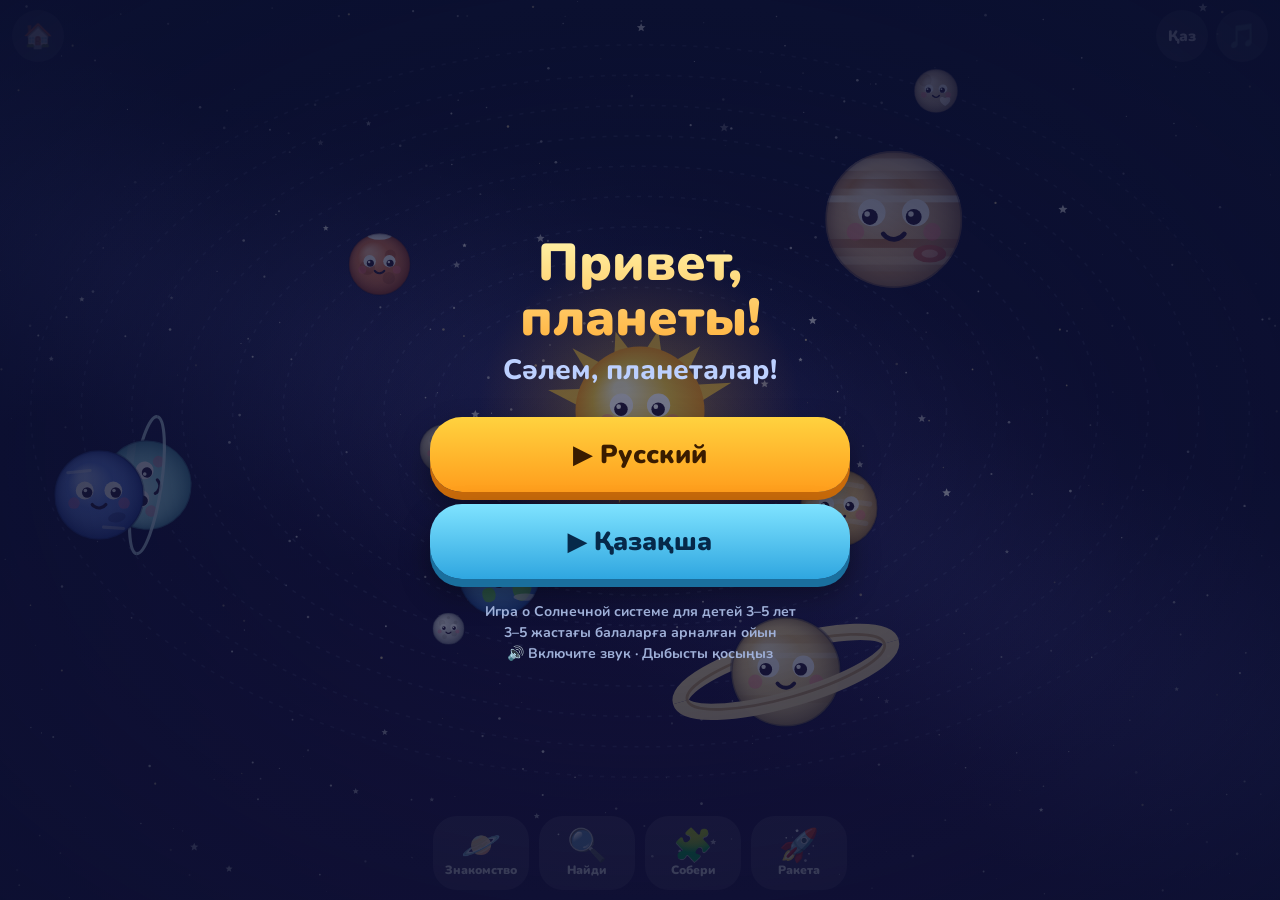
==== planets.html @ 8a06e908 "Add files via upload" ====
<!doctype html>
<html lang="ru">
<head>
<meta charset="utf-8">
<meta name="viewport" content="width=device-width, initial-scale=1, maximum-scale=1, user-scalable=no, viewport-fit=cover">
<meta name="theme-color" content="#0b1030">
<meta name="apple-mobile-web-app-capable" content="yes">
<meta name="mobile-web-app-capable" content="yes">
<meta name="description" content="Познавательная игра о Солнечной системе для детей 3–5 лет. Русский и казахский язык.">
<title>Привет, планеты!</title>
<link rel="icon" href="data:image/svg+xml,<svg xmlns='http://www.w3.org/2000/svg' viewBox='0 0 100 100'><text y='.9em' font-size='90'>🪐</text></svg>">
<link rel="preconnect" href="https://fonts.googleapis.com">
<link href="https://fonts.googleapis.com/css2?family=Nunito:wght@700;800;900&display=swap" rel="stylesheet">
<style>
  :root{
    --bg:#0b1030;
    --ink:#2a1d4d;
    --sun1:#ffd23f;
    --sun2:#ff9d1c;
    --glass:rgba(255,255,255,.13);
  }
  *{box-sizing:border-box;-webkit-tap-highlight-color:transparent;-webkit-user-select:none;user-select:none;-webkit-touch-callout:none}
  html,body{margin:0;height:100%;overflow:hidden;background:var(--bg);color:#fff;
    font-family:'Nunito',system-ui,-apple-system,'Segoe UI',Roboto,sans-serif;overscroll-behavior:none;touch-action:none}
  canvas{position:fixed;inset:0;width:100vw;height:100vh;display:block;touch-action:none}
  button{font-family:inherit;cursor:pointer;touch-action:manipulation}

  #top{position:fixed;top:0;left:0;right:0;display:flex;align-items:center;justify-content:space-between;gap:8px;
    padding:calc(env(safe-area-inset-top) + 10px) 12px 0;pointer-events:none;z-index:5}
  #top>*{pointer-events:auto}
  .side{display:flex;gap:8px;align-items:center;min-width:112px}
  .side.r{justify-content:flex-end}
  .round{width:52px;height:52px;border-radius:50%;border:none;background:var(--glass);color:#fff;
    font-size:24px;font-weight:900;display:flex;align-items:center;justify-content:center;backdrop-filter:blur(4px)}
  .round.txt{font-size:15px}
  a.round{text-decoration:none}
  @media (max-width:420px){ body.finding #home{display:none} }
  .round.off{opacity:.45}
  #stars{height:52px;padding:0 16px;border-radius:26px;background:var(--glass);display:none;align-items:center;gap:6px;
    font-size:22px;font-weight:900}
  #prompt{display:none;align-items:center;gap:10px;height:64px;padding:0 10px 0 16px;border-radius:32px;border:none;
    background:rgba(255,255,255,.92);color:var(--ink);box-shadow:0 6px 24px rgba(0,0,0,.35);animation:pop .4s}
  #prompt .hint{font-size:36px;line-height:1}
  #prompt .rep{width:46px;height:46px;border-radius:50%;background:linear-gradient(var(--sun1),var(--sun2));
    display:flex;align-items:center;justify-content:center;font-size:22px}

  #modes{position:fixed;left:0;right:0;bottom:0;display:flex;justify-content:center;gap:10px;z-index:5;
    padding:8px 10px calc(env(safe-area-inset-bottom) + 10px)}
  .mode{flex:1;max-width:96px;height:74px;border-radius:24px;border:none;background:var(--glass);color:#fff;
    display:flex;flex-direction:column;align-items:center;justify-content:center;gap:2px;font-size:32px;line-height:1;
    transition:transform .2s,background .2s}
  .mode span{font-size:12px;font-weight:900;opacity:.9}
  .mode.on{background:linear-gradient(var(--sun1),var(--sun2));color:#3a1c00;transform:translateY(-5px);
    box-shadow:0 6px 18px rgba(255,160,40,.45)}

  #sub{position:fixed;left:50%;bottom:100px;transform:translate(-50%,10px);width:max-content;max-width:min(92vw,560px);z-index:4;
    background:rgba(255,255,255,.93);color:var(--ink);padding:10px 18px;border-radius:20px;font-size:17px;font-weight:800;
    text-align:center;line-height:1.3;opacity:0;transition:opacity .25s,transform .25s;pointer-events:none}
  #sub.show{opacity:1;transform:translate(-50%,0)}

  #close{position:fixed;right:16px;top:calc(env(safe-area-inset-top) + 74px);z-index:6;display:none;
    width:60px;height:60px;font-size:28px;background:rgba(255,255,255,.2)}
  #again{position:fixed;left:50%;top:50%;transform:translate(-50%,-50%);z-index:6;display:none;
    padding:18px 30px;border-radius:40px;border:none;font-size:26px;font-weight:900;color:#3a1c00;
    background:linear-gradient(var(--sun1),var(--sun2));box-shadow:0 10px 30px rgba(0,0,0,.4);animation:pop .5s}

  #start{position:fixed;inset:0;z-index:10;display:flex;align-items:center;justify-content:center;padding:16px;
    background:radial-gradient(ellipse at center,rgba(11,16,48,.55),rgba(11,16,48,.92))}
  #start .box{text-align:center;max-width:420px;width:100%}
  #start h1{margin:0 0 6px;font-size:clamp(34px,10vw,52px);font-weight:900;line-height:1.05;
    background:linear-gradient(#fff3a8,#ffb23f);-webkit-background-clip:text;background-clip:text;color:transparent}
  #start h2{margin:0 0 28px;font-size:clamp(20px,6vw,28px);font-weight:800;color:#bcd0ff}
  .big{display:flex;align-items:center;justify-content:center;gap:12px;width:100%;margin:12px 0;padding:20px;border:none;
    border-radius:32px;font-size:26px;font-weight:900;color:#3a1c00;background:linear-gradient(var(--sun1),var(--sun2));
    box-shadow:0 8px 0 #c86a0a,0 14px 30px rgba(0,0,0,.4);animation:breathe 2.4s ease-in-out infinite}
  .big.kk{background:linear-gradient(#7fe3ff,#2fa6e0);color:#06294a;box-shadow:0 8px 0 #1a6f9e,0 14px 30px rgba(0,0,0,.4);animation-delay:1.2s}
  .big:active{transform:translateY(4px)}
  .note{margin-top:22px;font-size:14px;color:#9fb0d8;font-weight:700;line-height:1.5}

  #safe{position:fixed;visibility:hidden;pointer-events:none;
    padding:env(safe-area-inset-top) env(safe-area-inset-right) env(safe-area-inset-bottom) env(safe-area-inset-left)}

  /* Горизонтальный телефон: меню колонкой слева, система на всю высоту */
  body.land #modes{top:0;bottom:0;right:auto;flex-direction:column;justify-content:center;gap:8px;
    padding:8px 8px calc(env(safe-area-inset-bottom) + 8px) calc(env(safe-area-inset-left) + 8px)}
  body.land .mode{flex:0 0 auto;width:84px;height:min(72px,calc((100vh - 56px) / 4));max-width:none;font-size:28px}
  body.land .mode.on{transform:translateX(5px)}
  body.land #top{left:var(--mw,0px);justify-content:flex-start;
    padding:calc(env(safe-area-inset-top) + 8px) calc(env(safe-area-inset-right) + 12px) 0 8px}
  body.land .side{min-width:0}
  body.land .side.r{margin-left:auto}
  body.land #prompt{height:56px}
  body.land #close{top:calc(env(safe-area-inset-top) + 70px)}

  @media (max-width:420px){
    #top{padding-left:8px;padding-right:8px;gap:6px}
    .side{min-width:0;gap:6px}
    .round{width:46px;height:46px;font-size:21px}
    .round.txt{font-size:14px}
    #stars{height:46px;padding:0 12px;font-size:19px}
    #prompt{height:58px;padding:0 8px 0 12px;gap:8px}
    #prompt .hint{font-size:32px}
    #prompt .rep{width:42px;height:42px}
  }
  .btns{display:block}
  @media (orientation:landscape) and (max-height:560px){
    #start .box{max-width:640px}
    #start h1{font-size:36px}
    #start h2{font-size:20px;margin-bottom:14px}
    .btns{display:flex;gap:14px}
    .big{margin:6px 0;padding:14px;font-size:22px}
    .note{margin-top:12px;font-size:12px}
  }

  @keyframes pop{from{transform:scale(.6);opacity:0}to{transform:scale(1);opacity:1}}
  #again{animation:none}
  #again.show{display:block;animation:popc .5s}
  @keyframes popc{from{transform:translate(-50%,-50%) scale(.6);opacity:0}to{transform:translate(-50%,-50%) scale(1);opacity:1}}
  @keyframes breathe{0%,100%{scale:1}50%{scale:1.03}}
</style>
</head>
<body>
<canvas id="c"></canvas>
<div id="safe"></div>

<div id="top">
  <div class="side"><a id="home" class="round" href="index.html" aria-label="Меню">🏠</a><div id="stars">⭐ <b id="starsN">0</b></div></div>
  <button id="prompt" aria-label="Повторить вопрос"><span class="hint"></span><span class="rep">🔊</span></button>
  <div class="side r">
    <button id="btnLang" class="round txt" aria-label="Язык">Қаз</button>
    <button id="btnMusic" class="round" aria-label="Музыка">🎵</button>
  </div>
</div>

<button id="close" class="round" aria-label="Закрыть">✖</button>
<button id="again">🔄 <span id="againTxt">Ещё раз</span></button>
<div id="sub"></div>

<nav id="modes">
  <button class="mode" data-mode="explore">🪐<span></span></button>
  <button class="mode" data-mode="find">🔍<span></span></button>
  <button class="mode" data-mode="build">🧩<span></span></button>
  <button class="mode" data-mode="rocket">🚀<span></span></button>
</nav>

<div id="start">
  <div class="box">
    <h1>Привет, планеты!</h1>
    <h2>Сәлем, планеталар!</h2>
    <div class="btns">
      <button class="big" data-lang="ru">▶ Русский</button>
      <button class="big kk" data-lang="kk">▶ Қазақша</button>
    </div>
    <div class="note">Игра о Солнечной системе для детей 3–5 лет<br>3–5 жастағы балаларға арналған ойын<br>🔊 Включите звук · Дыбысты қосыңыз</div>
  </div>
</div>

<script>
'use strict';
/* =========================================================
   ТЕКСТЫ / МӘТІНДЕР
   ========================================================= */
const TXT = {
  ru: {
    names: {sun:'Солнце',mercury:'Меркурий',venus:'Венера',earth:'Земля',mars:'Марс',jupiter:'Юпитер',
            saturn:'Сатурн',uranus:'Уран',neptune:'Нептун',pluto:'Плутон',moon:'Луна'},
    modes: {explore:'Знакомство',find:'Найди',build:'Собери',rocket:'Ракета'},
    intro: {
      explore:'Нажми на планету, и она расскажет о себе!',
      find:'Давай поиграем в прятки с планетами!',
      build:'Ой! Планеты разлетелись! Помоги каждой найти свою дорожку.',
      rocket:'Садимся в ракету! Нажми на планету, и мы полетим туда!'
    },
    praise:['Молодец!','Правильно!','Ура, получилось!','Отлично!','Умница!'],
    isThis:n=>`Это ${n}.`,
    tryAgain:'Попробуй ещё!',
    five:'Пять звёздочек! Ты настоящий космонавт!',
    placed:n=>`${n} на месте!`,
    almost:'Почти! Неси на светящуюся дорожку.',
    built:'Ура! Все планеты на своих местах! Солнечная система собрана!',
    launch:n=>`Летим! Следующая остановка — ${n}!`,
    arrived:n=>`Мы прилетели! Это ${n}.`,
    already:n=>`Мы уже здесь! Это ${n}.`,
    sunHot:'Ой-ой! Солнце слишком горячее, туда лететь нельзя!',
    comet:'Смотри, комета! Она из льда и пыли, а её хвост светится.',
    again:'Ещё раз',
    langBtn:'Қаз'
  },
  kk: {
    names: {sun:'Күн',mercury:'Меркурий',venus:'Шолпан',earth:'Жер',mars:'Марс',jupiter:'Юпитер',
            saturn:'Сатурн',uranus:'Уран',neptune:'Нептун',pluto:'Плутон',moon:'Ай'},
    modes: {explore:'Танысу',find:'Тап',build:'Жина',rocket:'Зымыран'},
    intro: {
      explore:'Планетаны бас, ол өзі туралы айтып береді!',
      find:'Планеталармен жасырынбақ ойнайық!',
      build:'Ой! Планеталар шашырап кетті! Әрқайсысына өз жолын табуға көмектес.',
      rocket:'Зымыранға отырамыз! Планетаны бас, біз сонда ұшамыз!'
    },
    praise:['Жарайсың!','Дұрыс!','Керемет!','Бәрекелді!','Тамаша!'],
    isThis:n=>`Бұл — ${n}.`,
    tryAgain:'Тағы байқап көр!',
    five:'Бес жұлдыз! Сен нағыз ғарышкерсің!',
    placed:n=>`${n} өз орнында!`,
    almost:'Сәл қалды! Жарқыраған жолға апар.',
    built:'Керемет! Барлық планеталар өз орнында! Күн жүйесі жиналды!',
    launch:n=>`Ұштық! Келесі аялдама — ${n}!`,
    arrived:n=>`Біз ұшып келдік! Бұл — ${n}.`,
    already:n=>`Біз осындамыз! Бұл — ${n}.`,
    sunHot:'Ой-ой! Күн тым ыстық, оған ұшуға болмайды!',
    comet:'Қара, құйрықты жұлдыз! Ол мұз бен шаңнан тұрады, ал құйрығы жарқырайды.',
    again:'Тағы бір рет',
    langBtn:'Рус'
  }
};

const FACTS = {
  ru: {
    sun:['Привет! Я Солнце. Я большая горячая звезда.','Я даю всем свет и тепло. Без меня было бы темно и холодно.','Все планеты кружатся вокруг меня, как в хороводе!'],
    mercury:['Привет! Я Меркурий. Я самый маленький и ближе всех к Солнцу.','Я бегаю вокруг Солнца быстрее всех!','У меня много ямок — кратеров.'],
    venus:['Привет! Я Венера. Я самая горячая планета.','Вечером я сияю на небе ярче всех звёзд!','Я укутана в толстые жёлтые облака.'],
    earth:['Привет! Я Земля. Здесь живёшь ты, твоя семья и все звери!','У меня есть голубые моря и зелёные леса.','Моя подружка Луна всегда кружится рядом со мной.'],
    mars:['Привет! Я Марс. Меня зовут красной планетой.','У меня красный песок и высокие горы.','По мне ездят роботы-марсоходы!'],
    jupiter:['Привет! Я Юпитер. Я самая большая планета!','Смотри, какая рядом со мной маленькая Земля!','Моё красное пятно — это огромный ураган.'],
    saturn:['Привет! Я Сатурн. Посмотри на мои красивые кольца!','Мои кольца сделаны из льдинок и камешков.','Я такой лёгкий, что мог бы плавать в огромной ванне!'],
    uranus:['Привет! Я Уран. Я кручусь, лёжа на боку!','Я голубой и очень-очень холодный.'],
    neptune:['Привет! Я Нептун. Я синий-синий!','Я дальше всех планет от Солнца.','У меня дуют самые сильные ветры!'],
    pluto:['Привет! Я Плутон. Я маленькая карликовая планета.','У меня на боку есть большое белое сердечко!','Я живу очень далеко, там холодно и темно.'],
    moon:['Привет! Я Луна. Я кружусь вокруг Земли.','Ночью я свечу тебе с неба.','Люди прилетали ко мне на ракете!']
  },
  kk: {
    sun:['Сәлем! Менің атым — Күн. Мен үлкен ыстық жұлдызбын.','Мен бәріне жарық пен жылу беремін. Менсіз қараңғы әрі суық болар еді.','Барлық планеталар мені айнала билейді!'],
    mercury:['Сәлем! Менің атым — Меркурий. Мен ең кішкентай әрі Күнге ең жақын планетамын.','Мен Күнді бәрінен жылдам айналамын!','Менің бетімде шұңқырлар — кратерлер көп.'],
    venus:['Сәлем! Менің атым — Шолпан. Мені Венера деп те атайды.','Мен ең ыстық планетамын.','Кешке аспанда мен жұлдыздардың бәрінен жарқырап тұрамын!'],
    earth:['Сәлем! Менің атым — Жер. Мұнда сен, сенің отбасың және барлық жануарлар тұрады!','Менде көк теңіздер мен жасыл ормандар бар.','Менің досым Ай әрқашан қасымда айналып жүреді.'],
    mars:['Сәлем! Менің атым — Марс. Мені қызыл планета деп атайды.','Менде қызыл құм мен биік таулар бар.','Менің үстімде робот-марсоходтар жүреді!'],
    jupiter:['Сәлем! Менің атым — Юпитер. Мен ең үлкен планетамын!','Қара, менің қасымда Жер қандай кішкентай!','Менің қызыл дағым — алып дауыл.'],
    saturn:['Сәлем! Менің атым — Сатурн. Менің әдемі сақиналарыма қара!','Менің сақиналарым мұз бен тастардан тұрады.','Мен соншалықты жеңілмін, үлкен ваннада жүзе алар едім!'],
    uranus:['Сәлем! Менің атым — Уран. Мен бүйіріммен жатып айналамын!','Мен көгілдірмін және өте-өте суықпын.'],
    neptune:['Сәлем! Менің атым — Нептун. Мен көк түстімін!','Мен Күннен ең алыс планетамын.','Менде ең күшті желдер соғады!'],
    pluto:['Сәлем! Менің атым — Плутон. Мен кішкентай ергежейлі планетамын.','Менің бетімде үлкен ақ жүрекше бар!','Мен өте алыста тұрамын, онда суық әрі қараңғы.'],
    moon:['Сәлем! Менің атым — Ай. Мен Жерді айналамын.','Түнде мен саған аспаннан жарық беремін.','Адамдар маған зымыранмен ұшып келген!']
  }
};

const QUESTIONS = [
  {id:'earth',  hint:'🏠', ru:'Где наш дом — планета Земля?', kk:'Біздің үйіміз — Жер планетасы қайда?'},
  {id:'sun',    hint:'☀️', ru:'Найди Солнце!', kk:'Күнді тап!'},
  {id:'saturn', hint:'🪐', ru:'Где планета с кольцами?', kk:'Сақиналы планета қайда?'},
  {id:'mars',   hint:'🔴', ru:'Найди красную планету!', kk:'Қызыл планетаны тап!'},
  {id:'jupiter',hint:'🐘', ru:'Найди самую большую планету!', kk:'Ең үлкен планетаны тап!'},
  {id:'moon',   hint:'🌙', ru:'Найди Луну! Она рядом с Землёй.', kk:'Айды тап! Ол Жердің қасында.'},
  {id:'mercury',hint:'🏃', ru:'Найди самую быструю планету! Она ближе всех к Солнцу.', kk:'Ең жылдам планетаны тап! Ол Күнге ең жақын.'},
  {id:'neptune',hint:'🔵', ru:'Найди синюю планету Нептун!', kk:'Көк планета — Нептунды тап!'},
  {id:'uranus', hint:'🛌', ru:'Найди планету, которая лежит на боку!', kk:'Бүйірімен жатқан планетаны тап!'},
  {id:'pluto',  hint:'💗', ru:'Найди маленький Плутон с сердечком!', kk:'Жүрекшесі бар кішкентай Плутонды тап!'},
  {id:'venus',  hint:'🔥', ru:'Найди самую горячую планету — Венеру!', kk:'Ең ыстық планета — Шолпанды тап!'}
];

/* =========================================================
   ДАННЫЕ ПЛАНЕТ
   ========================================================= */
const PLANETS = ['mercury','venus','earth','mars','jupiter','saturn','uranus','neptune','pluto'];
const STYLE = {
  sun:{light:'#fff7c2',dark:'#ff9d1c'},
  mercury:{size:.5, light:'#e0d7cc',dark:'#8f8174'},
  venus:{size:.78, light:'#ffe9ae',dark:'#e0a347'},
  earth:{size:.82, light:'#7fcbff',dark:'#1f5fc9'},
  mars:{size:.62, light:'#ffa477',dark:'#c1441f'},
  jupiter:{size:1.38, light:'#f6e0bf',dark:'#c28a57'},
  saturn:{size:1.1, light:'#fcecbc',dark:'#d4a95c'},
  uranus:{size:.9, light:'#d2f8fb',dark:'#58bccb'},
  neptune:{size:.9, light:'#8fb0ff',dark:'#2d4fc4'},
  pluto:{size:.44, light:'#f3e2cc',dark:'#a4866a'},
  moon:{size:.32, light:'#f7f7f7',dark:'#a4a4ae'}
};
const bodies = {};
for (const id of ['sun', ...PLANETS, 'moon']) {
  bodies[id] = {id, x:0, y:0, r:10, ang:Math.random()*Math.PI*2, placed:true,
    nextBlink:1+Math.random()*4, blinkUntil:0, happyUntil:0, wobbleUntil:0, snap:null, back:null};
}
// угловая скорость: ближние быстрее
const OMEGA = PLANETS.map((_, i) => 0.9 / Math.pow((0.3 + 0.7*i/8) / 0.3, 1.3));

/* =========================================================
   СОСТОЯНИЕ
   ========================================================= */
const cv = document.getElementById('c'), ctx = cv.getContext('2d');
let W = 0, H = 0, DPR = 1, now = 0;
let cx = 0, cy = 0, RX = 100, RY = 100, U = 10, sunR = 20, orbF = [];
let barH = 90, trayRows = 0, trayCols = 9, trayRowH = 60, traySlotW = 60;
let lang = 'ru', mode = 'explore', started = false;
let moonAng = 0;
let look = {x:0, y:0}, lookUntil = 0;
let card = null;
let find = {order:[], idx:0, q:null, lock:false};
let build = {order:[], trayPos:{}, drag:null, done:false};
const rocket = {x:0, y:0, ang:-Math.PI/2, at:'earth', state:'parked', from:null, ctrl:null, target:null, t:0, dur:2, orbitA:0, wobbleUntil:0};
let comet = null, nextComet = 10;
const parts = [];
let stars = 0;
try { stars = parseInt(localStorage.getItem('planets_stars') || '0', 10) || 0; } catch (e) {}

const $ = s => document.querySelector(s);
const elSub = $('#sub'), elPrompt = $('#prompt'), elStars = $('#stars'), elStarsN = $('#starsN');
const elClose = $('#close'), elAgain = $('#again');

/* =========================================================
   ОЗВУЧКА
   ========================================================= */
let voices = [];
function loadVoices(){ try { voices = speechSynthesis.getVoices() || []; } catch (e) { voices = []; } }
if ('speechSynthesis' in window) { loadVoices(); speechSynthesis.onvoiceschanged = loadVoices; }

// Если на устройстве нет казахского голоса, текст читает русский голос.
// Буквы, которых нет в русском, заменяем на близкие по звучанию.
const KK2RU = {'ә':'э','ғ':'г','қ':'к','ң':'н','ө':'о','ұ':'у','ү':'у','һ':'х','і':'и',
               'Ә':'Э','Ғ':'Г','Қ':'К','Ң':'Н','Ө':'О','Ұ':'У','Ү':'У','Һ':'Х','І':'И'};
function findVoice(prefix){
  const list = voices.filter(v => (v.lang || '').toLowerCase().replace('_','-').startsWith(prefix));
  return list.find(v => v.localService) || list[0] || null;
}
let speakId = 0, subTimer = 0;
function speak(text, onEnd){
  const id = ++speakId;
  showSub(text);
  let done = false;
  const fin = () => {
    if (done) return; done = true;
    if (id !== speakId) return;
    clearTimeout(subTimer);
    subTimer = setTimeout(() => { if (id === speakId) elSub.classList.remove('show'); }, 1400);
    if (onEnd) onEnd();
  };
  const safety = setTimeout(fin, 2200 + text.length * 85);
  if (!('speechSynthesis' in window)) return;
  try {
    speechSynthesis.cancel();
    if (!voices.length) loadVoices();
    let say = text, v;
    if (lang === 'kk') {
      v = findVoice('kk');
      if (!v) { v = findVoice('ru'); say = text.replace(/[әғқңөұүһіӘҒҚҢӨҰҮҺІ]/g, c => KK2RU[c]); }
    } else v = findVoice('ru');
    const u = new SpeechSynthesisUtterance(say);
    if (v) { u.voice = v; u.lang = v.lang; } else u.lang = lang === 'kk' ? 'kk-KZ' : 'ru-RU';
    u.rate = 0.9; u.pitch = 1.15; u.volume = 1;
    u.onend = () => { clearTimeout(safety); setTimeout(fin, 150); };
    u.onerror = () => { clearTimeout(safety); setTimeout(fin, 150); };
    speechSynthesis.speak(u);
  } catch (e) {}
}
function showSub(text){
  clearTimeout(subTimer);
  elSub.textContent = text;
  elSub.classList.add('show');
}
const T = () => TXT[lang];
const nm = id => TXT[lang].names[id];
const pick = arr => arr[Math.floor(Math.random()*arr.length)];

/* =========================================================
   ЗВУКИ И МУЗЫКА (Web Audio)
   ========================================================= */
let ac = null, master = null, musicOn = true, nextNote = 0;
function audio(){
  if (!ac) {
    try {
      ac = new (window.AudioContext || window.webkitAudioContext)();
      master = ac.createGain(); master.gain.value = 0.9; master.connect(ac.destination);
    } catch (e) { return null; }
  }
  if (ac.state === 'suspended') ac.resume();
  return ac;
}
function tone(freq, dur, {type='sine', vol=.12, when=0, to=null, attack=.01}={}){
  if (!ac) return;
  const t0 = ac.currentTime + when;
  const o = ac.createOscillator(), g = ac.createGain();
  o.type = type; o.frequency.setValueAtTime(freq, t0);
  if (to) o.frequency.exponentialRampToValueAtTime(to, t0 + dur);
  g.gain.setValueAtTime(0.0001, t0);
  g.gain.exponentialRampToValueAtTime(vol, t0 + attack);
  g.gain.exponentialRampToValueAtTime(0.0001, t0 + dur);
  o.connect(g); g.connect(master);
  o.start(t0); o.stop(t0 + dur + .05);
}
const sfx = {
  tap(){ tone(660,.14,{vol:.1}); tone(990,.12,{vol:.05,when:.04}); },
  open(){ tone(440,.25,{type:'triangle',vol:.1,to:880}); },
  success(){ [523,659,784,1047].forEach((f,i)=>tone(f,.35,{type:'triangle',vol:.11,when:i*.09})); },
  big(){ [523,659,784,1047,1319,1568].forEach((f,i)=>tone(f,.5,{type:'triangle',vol:.1,when:i*.1})); },
  soft(){ tone(330,.28,{type:'triangle',vol:.08,to:240}); },
  pick(){ tone(520,.1,{vol:.08,to:700}); },
  whoosh(){
    if (!ac) return;
    const len = ac.sampleRate * 1.2, buf = ac.createBuffer(1, len, ac.sampleRate), d = buf.getChannelData(0);
    for (let i = 0; i < len; i++) d[i] = (Math.random()*2-1) * (1 - i/len);
    const s = ac.createBufferSource(), f = ac.createBiquadFilter(), g = ac.createGain();
    s.buffer = buf; f.type = 'bandpass'; f.Q.value = 1.2;
    f.frequency.setValueAtTime(300, ac.currentTime); f.frequency.exponentialRampToValueAtTime(2000, ac.currentTime + 1.1);
    g.gain.value = .12; s.connect(f); f.connect(g); g.connect(master); s.start();
  },
  sparkle(){ [1319,1568,1760,2093].forEach((f,i)=>tone(f,.25,{vol:.05,when:i*.06})); }
};
const SCALE = [261.6, 293.7, 329.6, 392, 440, 523.3, 587.3, 659.3];
function musicTick(){
  if (!ac || !musicOn || document.hidden || now < nextNote) return;
  const f = pick(SCALE);
  tone(f, 2.8, {vol:.028, attack:.4});
  if (Math.random() < .35) tone(f/2, 3.5, {vol:.02, attack:.6});
  nextNote = now + .9 + Math.random()*1.3;
}

/* =========================================================
   РАЗМЕТКА ЭКРАНА
   ========================================================= */
let bg = null, twinkles = [];
// Зона, где рисуется система (без меню и лотка), и признак горизонтального телефона
let ax0 = 0, ay0 = 0, ax1 = 0, ay1 = 0, land = false, topBarBottom = 70;
let safe = {t:0, r:0, b:0, l:0}, trayRect = {x:0, y:0, w:0, h:0};
function layout(){
  W = innerWidth; H = innerHeight; DPR = Math.min(2, window.devicePixelRatio || 1);
  cv.width = Math.round(W*DPR); cv.height = Math.round(H*DPR);
  ctx.setTransform(DPR,0,0,DPR,0,0);
  land = W > H*1.15 && H < 560;
  document.body.classList.toggle('land', land);
  const cs = getComputedStyle($('#safe'));
  safe = {t:parseFloat(cs.paddingTop)||0, r:parseFloat(cs.paddingRight)||0, b:parseFloat(cs.paddingBottom)||0, l:parseFloat(cs.paddingLeft)||0};
  const modes = $('#modes');
  const mw = land ? modes.offsetWidth : 0;
  document.documentElement.style.setProperty('--mw', mw + 'px');
  topBarBottom = $('#top').offsetHeight + 6;
  barH = land ? 0 : modes.offsetHeight;
  const building = mode === 'build';
  if (land) {
    // меню слева, система на всю высоту, лоток «Собери» — колонкой справа
    ax0 = mw; ax1 = W - safe.r; ay0 = safe.t + 6; ay1 = H - safe.b - 6;
    if (building) {
      trayCols = 2; trayRows = 5;
      traySlotW = trayRowH = Math.min(72, (H - safe.b - 10 - topBarBottom) / 5);
      const tw = traySlotW*2 + 12;
      trayRect = {x: W - safe.r - tw - 6, y: topBarBottom, w: tw, h: trayRowH*5 + 8};
      ax1 = trayRect.x;
    }
  } else {
    // верхние кнопки стоят по углам и почти не мешают орбитам,
    // поэтому сверху отступаем на всю панель только в «Найди» (там вопрос по центру)
    ax0 = 0; ax1 = W;
    ay0 = mode === 'find' ? topBarBottom : safe.t + 14;
    ay1 = H - barH;
    if (building) {
      trayCols = W >= 540 ? 9 : 5; trayRows = Math.ceil(9 / trayCols);
      traySlotW = Math.min(76, (W - 20) / trayCols);
      trayRowH = Math.min(70, Math.max(54, traySlotW));
      const th = trayRows*trayRowH + 10;
      trayRect = {x: 8, y: ay1 - th - 4, w: W - 16, h: th};
      ay1 = trayRect.y - 2;
    }
  }
  cx = (ax0 + ax1)/2; cy = (ay0 + ay1)/2;
  const hw = (ax1 - ax0)/2, hh = (ay1 - ay0)/2;
  // планеты крупные: соседние могут перекрываться, но они на разных углах орбит
  U = Math.min(Math.min(hw, hh)*1.25, Math.max(hw, hh)) / 10;
  const minR = Math.max(12, Math.min(16, Math.min(W, H)*.032));
  const pad = Math.max(minR, U*.5) + 6;
  RX = hw - pad; RY = hh - pad;
  if (RY > RX*1.8) RY = RX*1.8;
  if (RX > RY*2.3) RX = RY*2.3;
  const base = Math.min(RX, RY);
  sunR = Math.max(U*1.3, base*.15);
  const a = Math.min(.45, (sunR*1.3 + U*.8) / base);
  orbF = PLANETS.map((_, i) => a + (1-a)*i/8);
  for (const id of PLANETS) bodies[id].r = Math.max(minR, STYLE[id].size * U);
  bodies.moon.r = Math.max(minR*.7, STYLE.moon.size * U);
  bodies.sun.r = sunR; bodies.sun.x = cx; bodies.sun.y = cy;
  layoutTray();
  elSub.style.left = cx + 'px';
  elSub.style.maxWidth = Math.min(560, (land ? ax1 - ax0 : W) - 24) + 'px';
  elSub.style.bottom = (land ? safe.b + 8 : barH + (building ? trayRect.h + 6 : 0) + 10) + 'px';
  makeBg();
}
function layoutTray(){
  build.trayPos = {};
  const mx = trayRect.x + trayRect.w/2;
  build.order.forEach((id, k) => {
    const row = Math.floor(k / trayCols), col = k % trayCols;
    const inRow = Math.min(trayCols, 9 - row*trayCols);
    build.trayPos[id] = {x: mx + (col - (inRow-1)/2) * traySlotW, y: trayRect.y + 4 + trayRowH*(row + .5)};
  });
}
function trayR(id){
  const cap = id === 'saturn' ? traySlotW*.21 : traySlotW*.36;
  return Math.max(8, Math.min(bodies[id].r, cap, trayRowH*.36));
}
function makeBg(){
  bg = document.createElement('canvas');
  bg.width = cv.width; bg.height = cv.height;
  const c = bg.getContext('2d'); c.scale(DPR, DPR);
  const g = c.createLinearGradient(0,0,0,H);
  g.addColorStop(0,'#0b1030'); g.addColorStop(.6,'#140f3a'); g.addColorStop(1,'#241046');
  c.fillStyle = g; c.fillRect(0,0,W,H);
  // Млечный Путь — мягкая полоса
  for (let i = 0; i < 26; i++) {
    const t = i/25, x = -W*.1 + t*W*1.2, y = H*.15 + t*H*.7 + Math.sin(t*9)*H*.04;
    const r = Math.max(W,H) * (.12 + Math.random()*.1);
    const rg = c.createRadialGradient(x,y,0,x,y,r);
    const col = i % 3 ? '150,120,255' : '90,160,255';
    rg.addColorStop(0,`rgba(${col},.07)`); rg.addColorStop(1,`rgba(${col},0)`);
    c.fillStyle = rg; c.fillRect(x-r,y-r,2*r,2*r);
  }
  const n = Math.round(W*H/2600);
  for (let i = 0; i < n; i++) {
    c.globalAlpha = .25 + Math.random()*.6;
    c.fillStyle = Math.random() < .15 ? '#ffe9b0' : '#ffffff';
    c.beginPath(); c.arc(Math.random()*W, Math.random()*H, Math.random()*1.2 + .2, 0, 7); c.fill();
  }
  c.globalAlpha = 1;
  twinkles = Array.from({length: 36}, () => ({x:Math.random()*W, y:Math.random()*H, r:1.2+Math.random()*1.8, ph:Math.random()*6}));
}

/* =========================================================
   РИСОВАНИЕ
   ========================================================= */
function starPath(c, x, y, r, rot){
  c.beginPath();
  for (let i = 0; i < 10; i++) {
    const a = rot + i*Math.PI/5 - Math.PI/2, rr = i % 2 ? r*.45 : r;
    c.lineTo(x + Math.cos(a)*rr, y + Math.sin(a)*rr);
  }
  c.closePath();
}
function blob(c, pts){
  c.beginPath();
  const n = pts.length;
  const mid = (a, b) => [(a[0]+b[0])/2, (a[1]+b[1])/2];
  let m = mid(pts[n-1], pts[0]); c.moveTo(m[0], m[1]);
  for (let i = 0; i < n; i++) { const p = pts[i], q = mid(p, pts[(i+1)%n]); c.quadraticCurveTo(p[0], p[1], q[0], q[1]); }
  c.closePath();
}
const CONTINENTS = [
  [[-.6,-.5],[-.2,-.68],[.08,-.42],[-.08,-.1],[-.45,.0],[-.72,-.25]],
  [[.25,.05],[.6,.0],[.75,.35],[.48,.72],[.22,.48]],
  [[-.55,.35],[-.22,.3],[-.15,.62],[-.45,.72]],
  [[1.0,-.55],[1.35,-.4],[1.25,-.05],[.95,-.15]]
];
function surface(c, id, r){
  const t = now;
  switch (id) {
    case 'mercury': case 'moon':
      c.fillStyle = 'rgba(60,50,40,.18)';
      for (const [x,y,s] of [[-.4,-.35,.2],[.35,.3,.18],[.45,-.4,.12],[-.25,.5,.15],[.0,-.7,.1]]) {
        c.beginPath(); c.arc(x*r, y*r, s*r, 0, 7); c.fill();
      }
      break;
    case 'venus':
      c.strokeStyle = 'rgba(255,255,255,.28)'; c.lineWidth = r*.13; c.lineCap = 'round';
      for (const [y, a] of [[-.55,.6],[-.1,.8],[.4,.7]]) {
        c.beginPath(); c.moveTo(-r*a, y*r); c.quadraticCurveTo(0, (y - .15)*r, r*a, y*r); c.stroke();
      }
      break;
    case 'earth': {
      const s = (t*.06) % 3.2;
      c.fillStyle = '#58c25a';
      for (const pts of CONTINENTS) {
        const bx = pts.reduce((a, p) => a + p[0], 0) / pts.length;
        let nb = ((bx + s + 1.6) % 3.2 + 3.2) % 3.2 - 1.6;
        const dx = nb - bx;
        blob(c, pts.map(p => [(p[0]+dx)*r, p[1]*r])); c.fill();
      }
      c.fillStyle = 'rgba(255,255,255,.7)';
      const s2 = (t*.1) % 3.2;
      for (const [x, y, w] of [[-.3,-.2,.35],[.5,.55,.3],[.9,-.6,.3]]) {
        const nx = ((x + s2 + 1.6) % 3.2 + 3.2) % 3.2 - 1.6;
        c.beginPath(); c.ellipse(nx*r, y*r, w*r, w*r*.3, 0, 0, 7); c.fill();
      }
      c.fillStyle = 'rgba(255,255,255,.85)';
      c.beginPath(); c.ellipse(0, -r*.98, r*.5, r*.16, 0, 0, 7); c.fill();
      break;
    }
    case 'mars':
      c.fillStyle = 'rgba(120,30,10,.28)';
      for (const [x,y,s] of [[-.4,.1,.25],[.35,-.3,.18],[.3,.45,.2]]) { c.beginPath(); c.arc(x*r, y*r, s*r, 0, 7); c.fill(); }
      c.fillStyle = '#fff'; c.beginPath(); c.ellipse(0, -r*.97, r*.42, r*.17, 0, 0, 7); c.fill();
      break;
    case 'jupiter': {
      const bands = [['#e9c9a0',-.8,.18],['#c98f5a',-.52,.14],['#f4e2c7',-.3,.1],['#b8764a',.35,.13],['#e0b88a',.6,.12],['#c98f5a',.82,.12]];
      for (const [col, y, h] of bands) { c.fillStyle = col; c.fillRect(-r, y*r - h*r/2, 2*r, h*r); }
      const sx = ((.45 + t*.05 + 1.3) % 2.6) - 1.3;
      c.fillStyle = '#c8553d'; c.beginPath(); c.ellipse(sx*r, r*.5, r*.24, r*.13, 0, 0, 7); c.fill();
      c.fillStyle = 'rgba(255,200,170,.6)'; c.beginPath(); c.ellipse(sx*r, r*.5, r*.12, r*.06, 0, 0, 7); c.fill();
      break;
    }
    case 'saturn':
      for (const [col, y, h] of [['rgba(200,150,70,.35)',-.6,.16],['rgba(255,255,255,.25)',-.3,.1],['rgba(200,150,70,.3)',.5,.14]]) {
        c.fillStyle = col; c.fillRect(-r, y*r - h*r/2, 2*r, h*r);
      }
      break;
    case 'uranus':
      c.fillStyle = 'rgba(255,255,255,.18)'; c.fillRect(-r, -r*.55, 2*r, r*.18);
      break;
    case 'neptune':
      c.fillStyle = 'rgba(20,30,110,.45)'; c.beginPath(); c.ellipse(r*.4, r*.5, r*.2, r*.11, -.2, 0, 7); c.fill();
      c.strokeStyle = 'rgba(255,255,255,.45)'; c.lineWidth = r*.07; c.lineCap = 'round';
      c.beginPath(); c.moveTo(-r*.7, -r*.5); c.lineTo(-r*.2, -r*.55); c.stroke();
      c.beginPath(); c.moveTo(r*.1, r*.72); c.lineTo(r*.55, r*.75); c.stroke();
      break;
    case 'pluto': {
      c.fillStyle = 'rgba(120,80,50,.25)';
      c.beginPath(); c.arc(-r*.5, -r*.5, r*.3, 0, 7); c.fill();
      // сердечко
      const hx = r*.42, hy = r*.42, s = r*.3;
      c.fillStyle = '#fff4e6';
      c.beginPath();
      c.moveTo(hx, hy + s*.9);
      c.bezierCurveTo(hx - s*1.3, hy + s*.1, hx - s*.8, hy - s*.9, hx, hy - s*.3);
      c.bezierCurveTo(hx + s*.8, hy - s*.9, hx + s*1.3, hy + s*.1, hx, hy + s*.9);
      c.fill();
      break;
    }
  }
}
function ringHalf(c, r, ring, a0, a1){
  c.beginPath(); c.ellipse(0, 0, r*ring.rx, r*ring.ry, 0, a0, a1);
  c.lineWidth = r*ring.w; c.strokeStyle = ring.col; c.lineCap = 'butt'; c.stroke();
  if (ring.col2) {
    const k = (ring.rx - .12) / ring.rx;
    c.beginPath(); c.ellipse(0, 0, r*ring.rx*k, r*ring.ry*k, 0, a0, a1);
    c.lineWidth = r*.05; c.strokeStyle = ring.col2; c.stroke();
  }
}
const RINGS = {
  saturn:{rx:2.0, ry:.5, w:.3, col:'rgba(238,214,160,.95)', col2:'rgba(180,140,80,.8)', tilt:-.28},
  uranus:{rx:1.55, ry:.32, w:.07, col:'rgba(215,248,255,.8)', tilt:0}
};
function drawSun(c, r){
  const g = c.createRadialGradient(0,0,r*.6,0,0,r*2.5);
  g.addColorStop(0,'rgba(255,200,60,.5)'); g.addColorStop(1,'rgba(255,150,40,0)');
  c.fillStyle = g; c.beginPath(); c.arc(0,0,r*2.5,0,7); c.fill();
  c.save(); c.rotate(now*.15); c.fillStyle = '#ffc93c';
  for (let i = 0; i < 12; i++) {
    const L = r*(1.38 + .1*Math.sin(now*3 + i*1.7));
    c.beginPath(); c.moveTo(-r*.16, -r*.85); c.lineTo(0, -L); c.lineTo(r*.16, -r*.85); c.closePath(); c.fill();
    c.rotate(Math.PI/6);
  }
  c.restore();
  const bg2 = c.createRadialGradient(-r*.3,-r*.35,r*.1,0,0,r);
  bg2.addColorStop(0,'#fffbd6'); bg2.addColorStop(.55,'#ffd23f'); bg2.addColorStop(1,'#ffa21c');
  c.fillStyle = bg2; c.beginPath(); c.arc(0,0,r,0,7); c.fill();
}
function drawFace(c, r, b, lx, ly){
  if (r < 4.5) return;
  const happy = b.happyUntil > now, blink = b.blinkUntil > now;
  const ex = r*.32, ey = -r*.1, er = r*.2;
  const ink = '#2b1b3d';
  for (const s of [-1, 1]) {
    const x = s*ex;
    if (happy || blink) {
      c.strokeStyle = ink; c.lineWidth = Math.max(1.2, r*.07); c.lineCap = 'round';
      c.beginPath();
      if (happy) c.arc(x, ey + er*.4, er*.75, Math.PI*1.15, Math.PI*1.85);
      else { c.moveTo(x - er*.8, ey); c.lineTo(x + er*.8, ey); }
      c.stroke();
    } else {
      c.fillStyle = '#fff'; c.beginPath(); c.arc(x, ey, er, 0, 7); c.fill();
      c.fillStyle = ink; c.beginPath(); c.arc(x + lx*er*.35, ey + ly*er*.35, er*.58, 0, 7); c.fill();
      c.fillStyle = '#fff'; c.beginPath(); c.arc(x + lx*er*.35 - er*.2, ey + ly*er*.35 - er*.22, er*.2, 0, 7); c.fill();
    }
    c.fillStyle = 'rgba(255,110,150,.4)'; c.beginPath(); c.arc(s*r*.56, r*.18, r*.13, 0, 7); c.fill();
  }
  if (happy) {
    c.fillStyle = '#7a2d3d'; c.beginPath(); c.arc(0, r*.2, r*.2, 0, Math.PI); c.closePath(); c.fill();
    c.fillStyle = '#ff8fa3'; c.beginPath(); c.arc(0, r*.33, r*.09, Math.PI, 0); c.fill();
  } else {
    c.strokeStyle = ink; c.lineWidth = Math.max(1.2, r*.07); c.lineCap = 'round';
    c.beginPath(); c.arc(0, r*.1, r*.19, Math.PI*.2, Math.PI*.8); c.stroke();
  }
}
function drawBody(c, id, x, y, r, opt = {}){
  const b = bodies[id];
  c.save(); c.translate(x, y);
  if (b.wobbleUntil > now) c.rotate(Math.sin(now*28) * .18 * (b.wobbleUntil - now));
  if (opt.sx) c.scale(opt.sx, opt.sy);
  // направление взгляда — на палец ребёнка
  let lx = look.x - x, ly = look.y - y; const d = Math.hypot(lx, ly) || 1; lx /= d; ly /= d;
  if (d < 2) { lx = 0; ly = 0; }
  if (id === 'sun') { drawSun(c, r); drawFace(c, r*.9, b, lx, ly); c.restore(); return; }
  if (id === 'uranus') {
    const rot = -Math.PI/2 + .15; c.rotate(rot);
    const cs = Math.cos(-rot), sn = Math.sin(-rot); [lx, ly] = [lx*cs - ly*sn, lx*sn + ly*cs];
  }
  const ring = RINGS[id];
  if (ring) { c.save(); c.rotate(ring.tilt); ringHalf(c, r, ring, Math.PI, Math.PI*2); c.restore(); }
  c.save(); c.beginPath(); c.arc(0, 0, r, 0, 7); c.clip();
  const st = STYLE[id];
  const g = c.createRadialGradient(-r*.35, -r*.4, r*.05, 0, 0, r*1.05);
  g.addColorStop(0, st.light); g.addColorStop(1, st.dark);
  c.fillStyle = g; c.fillRect(-r, -r, 2*r, 2*r);
  surface(c, id, r);
  const sh = c.createRadialGradient(-r*.35, -r*.4, r*.1, 0, 0, r*1.02);
  sh.addColorStop(0,'rgba(255,255,255,.3)'); sh.addColorStop(.45,'rgba(255,255,255,0)'); sh.addColorStop(1,'rgba(10,10,50,.35)');
  c.fillStyle = sh; c.fillRect(-r, -r, 2*r, 2*r);
  c.restore();
  c.lineWidth = Math.max(1, r*.05); c.strokeStyle = 'rgba(20,20,60,.35)';
  c.beginPath(); c.arc(0, 0, r, 0, 7); c.stroke();
  if (opt.face !== false) drawFace(c, r, b, lx, ly);
  if (ring) { c.save(); c.rotate(ring.tilt); ringHalf(c, r, ring, 0, Math.PI); c.restore(); }
  c.restore();
}
function drawRocket(c, x, y, s, ang, flame){
  c.save(); c.translate(x, y); c.rotate(ang + Math.PI/2);
  if (rocket.wobbleUntil > now) c.rotate(Math.sin(now*30)*.25);
  if (flame) {
    const L = s*(.7 + .25*Math.sin(now*40));
    const fg = c.createLinearGradient(0, s*.5, 0, s*.5 + L);
    fg.addColorStop(0,'#fff6a0'); fg.addColorStop(.5,'#ffa53a'); fg.addColorStop(1,'rgba(255,80,40,0)');
    c.fillStyle = fg; c.beginPath(); c.moveTo(-s*.22, s*.5); c.quadraticCurveTo(0, s*.5 + L*1.3, s*.22, s*.5); c.fill();
  }
  // крылья
  c.fillStyle = '#ff5a5f';
  c.beginPath(); c.moveTo(-s*.3, s*.05); c.lineTo(-s*.62, s*.6); c.lineTo(-s*.28, s*.5); c.fill();
  c.beginPath(); c.moveTo(s*.3, s*.05); c.lineTo(s*.62, s*.6); c.lineTo(s*.28, s*.5); c.fill();
  // корпус
  c.fillStyle = '#f5f7ff';
  c.beginPath(); c.moveTo(0, -s);
  c.bezierCurveTo(s*.5, -s*.55, s*.42, s*.3, s*.3, s*.55);
  c.lineTo(-s*.3, s*.55);
  c.bezierCurveTo(-s*.42, s*.3, -s*.5, -s*.55, 0, -s);
  c.fill();
  c.strokeStyle = 'rgba(40,40,90,.35)'; c.lineWidth = Math.max(1, s*.05); c.stroke();
  c.fillStyle = '#ff5a5f';
  c.beginPath(); c.moveTo(0, -s); c.bezierCurveTo(s*.28, -s*.8, s*.36, -s*.62, s*.38, -s*.52);
  c.lineTo(-s*.38, -s*.52); c.bezierCurveTo(-s*.36, -s*.62, -s*.28, -s*.8, 0, -s); c.fill();
  // окошко с космонавтом
  c.fillStyle = '#5fb8ff'; c.beginPath(); c.arc(0, -s*.12, s*.2, 0, 7); c.fill();
  c.strokeStyle = '#9aa3c7'; c.lineWidth = s*.06; c.stroke();
  c.fillStyle = '#ffd9b3'; c.beginPath(); c.arc(0, -s*.1, s*.11, 0, 7); c.fill();
  c.fillStyle = '#2b1b3d';
  c.beginPath(); c.arc(-s*.04, -s*.12, s*.02, 0, 7); c.arc(s*.04, -s*.12, s*.02, 0, 7); c.fill();
  c.restore();
}
function drawComet(){
  if (!comet) return;
  let dx = comet.x - cx, dy = comet.y - cy; const d = Math.hypot(dx, dy) || 1; dx /= d; dy /= d;
  const L = U*5, w = U*.55;
  const g = ctx.createLinearGradient(comet.x, comet.y, comet.x + dx*L, comet.y + dy*L);
  g.addColorStop(0,'rgba(200,235,255,.85)'); g.addColorStop(1,'rgba(120,180,255,0)');
  ctx.fillStyle = g;
  ctx.beginPath();
  ctx.moveTo(comet.x - dy*w, comet.y + dx*w);
  ctx.lineTo(comet.x + dx*L, comet.y + dy*L);
  ctx.lineTo(comet.x + dy*w, comet.y - dx*w);
  ctx.closePath(); ctx.fill();
  const rg = ctx.createRadialGradient(comet.x, comet.y, 0, comet.x, comet.y, U*.9);
  rg.addColorStop(0,'#ffffff'); rg.addColorStop(.35,'rgba(200,240,255,.9)'); rg.addColorStop(1,'rgba(150,200,255,0)');
  ctx.fillStyle = rg; ctx.beginPath(); ctx.arc(comet.x, comet.y, U*.9, 0, 7); ctx.fill();
}

/* =========================================================
   ЧАСТИЦЫ
   ========================================================= */
const COLORS = ['#ffd23f','#ff8fa3','#7fe3ff','#b8ff7a','#ffffff','#c9a0ff'];
function burst(x, y, n = 18, power = 1){
  for (let i = 0; i < n; i++) {
    const a = Math.random()*Math.PI*2, sp = (60 + Math.random()*160) * power;
    parts.push({x, y, vx:Math.cos(a)*sp, vy:Math.sin(a)*sp, life:1, decay:.7 + Math.random()*.5,
      r:3 + Math.random()*5*power, rot:Math.random()*6, vr:(Math.random()-.5)*8, col:pick(COLORS), star:true});
  }
}
function trail(x, y){
  parts.push({x:x + (Math.random()-.5)*4, y:y + (Math.random()-.5)*4, vx:(Math.random()-.5)*20, vy:(Math.random()-.5)*20,
    life:1, decay:1.6, r:2 + Math.random()*3, col:pick(['#ffd23f','#ffa53a','#fff6a0']), star:false});
}
function celebrate(){
  sfx.big();
  for (let i = 0; i < 6; i++) setTimeout(() => burst(W*(.15 + Math.random()*.7), H*(.2 + Math.random()*.5), 26, 1.3), i*220);
}

/* =========================================================
   ОБНОВЛЕНИЕ
   ========================================================= */
function speedFactor(){
  if (mode === 'explore') return card ? .15 : 1;
  if (mode === 'find') return .35;
  if (mode === 'rocket') return .45;
  return .7;
}
const ease = t => t < .5 ? 2*t*t : 1 - Math.pow(-2*t + 2, 2)/2;
const easeBack = t => { const c1 = 1.7, c3 = c1 + 1; return 1 + c3*Math.pow(t-1,3) + c1*Math.pow(t-1,2); };
function orbitPos(i, ang){ return {x: cx + Math.cos(ang)*orbF[i]*RX, y: cy + Math.sin(ang)*orbF[i]*RY}; }

function update(dt){
  const sf = speedFactor();
  PLANETS.forEach((id, i) => {
    const b = bodies[id];
    if (!b.placed) return;
    b.ang += OMEGA[i] * dt * sf;
    const p = orbitPos(i, b.ang);
    if (b.snap) {
      b.snap.t += dt / .45;
      const e = ease(Math.min(1, b.snap.t));
      b.x = b.snap.x + (p.x - b.snap.x)*e; b.y = b.snap.y + (p.y - b.snap.y)*e;
      if (b.snap.t >= 1) b.snap = null;
    } else { b.x = p.x; b.y = p.y; }
  });
  moonAng += 1.5 * dt * sf;
  const e = bodies.earth, m = bodies.moon;
  const mr = e.r + m.r + U*.5;
  m.x = e.x + Math.cos(moonAng)*mr; m.y = e.y + Math.sin(moonAng)*mr*.85;

  // моргание
  for (const id in bodies) {
    const b = bodies[id];
    if (now > b.nextBlink) { b.blinkUntil = now + .14; b.nextBlink = now + 2 + Math.random()*4; }
  }
  // взгляд: если ребёнок давно не трогал экран — планеты смотрят по сторонам
  if (now > lookUntil) { look.x = Math.random()*W; look.y = Math.random()*H; lookUntil = now + 2 + Math.random()*3; }

  // ракета
  if (mode === 'rocket') updateRocket(dt);

  // комета
  if (!comet && (mode === 'explore' || mode === 'rocket') && !card && now > nextComet) spawnComet();
  if (comet) {
    comet.x += comet.vx*dt; comet.y += comet.vy*dt;
    if (comet.x < -200 || comet.x > W + 200 || comet.y < -200 || comet.y > H + 200) { comet = null; nextComet = now + 18 + Math.random()*20; }
  }

  for (let i = parts.length - 1; i >= 0; i--) {
    const p = parts[i];
    p.x += p.vx*dt; p.y += p.vy*dt; p.vx *= .97; p.vy *= .97; p.rot = (p.rot || 0) + (p.vr || 0)*dt;
    p.life -= p.decay*dt;
    if (p.life <= 0) parts.splice(i, 1);
  }
  if (card) card.t += dt;
  musicTick();
}
function spawnComet(){
  const side = Math.floor(Math.random()*4);
  let x, y, tx, ty;
  if (side === 0) { x = -60; y = Math.random()*H*.6 + H*.1; tx = W + 60; ty = Math.random()*H; }
  else if (side === 1) { x = W + 60; y = Math.random()*H*.6 + H*.1; tx = -60; ty = Math.random()*H; }
  else if (side === 2) { x = Math.random()*W; y = -60; tx = Math.random()*W; ty = H + 60; }
  else { x = Math.random()*W; y = H + 60; tx = Math.random()*W; ty = -60; }
  const d = Math.hypot(tx - x, ty - y), sp = 55 + Math.random()*35;
  comet = {x, y, vx:(tx - x)/d*sp, vy:(ty - y)/d*sp, tapped:false};
}
function rocketAnchor(id){
  const b = bodies[id], rr = b.r + U*1.1;
  return {x: b.x + Math.cos(rocket.orbitA)*rr, y: b.y + Math.sin(rocket.orbitA)*rr*.85};
}
function updateRocket(dt){
  const px = rocket.x, py = rocket.y;
  if (rocket.state === 'parked') {
    rocket.orbitA += .9*dt;
    const p = rocketAnchor(rocket.at);
    rocket.x = p.x; rocket.y = p.y;
    rocket.ang = Math.atan2(Math.cos(rocket.orbitA)*.85, -Math.sin(rocket.orbitA));
  } else if (rocket.state === 'flying') {
    rocket.t += dt / rocket.dur;
    const t = ease(Math.min(1, rocket.t));
    const tg = rocketAnchor(rocket.target), f = rocket.from, c = rocket.ctrl;
    const u = 1 - t;
    rocket.x = u*u*f.x + 2*u*t*c.x + t*t*tg.x;
    rocket.y = u*u*f.y + 2*u*t*c.y + t*t*tg.y;
    const mdx = rocket.x - px, mdy = rocket.y - py;
    if (Math.hypot(mdx, mdy) > .3) rocket.ang = Math.atan2(mdy, mdx);
    trail(rocket.x - Math.cos(rocket.ang)*U*.9, rocket.y - Math.sin(rocket.ang)*U*.9);
    if (rocket.t >= 1) arrive();
  }
}

/* =========================================================
   ОТРИСОВКА КАДРА
   ========================================================= */
function render(){
  ctx.drawImage(bg, 0, 0, W, H);
  for (const s of twinkles) {
    const a = .3 + .7*Math.abs(Math.sin(now*1.3 + s.ph));
    ctx.globalAlpha = a; ctx.fillStyle = '#fff';
    starPath(ctx, s.x, s.y, s.r*1.6, 0); ctx.fill();
  }
  ctx.globalAlpha = 1;

  // орбиты
  const dragI = build.drag ? PLANETS.indexOf(build.drag.id) : -1;
  PLANETS.forEach((id, i) => {
    ctx.beginPath(); ctx.ellipse(cx, cy, orbF[i]*RX, orbF[i]*RY, 0, 0, Math.PI*2);
    if (i === dragI) {
      ctx.setLineDash([]); ctx.lineWidth = 7;
      ctx.strokeStyle = `rgba(255,220,90,${.45 + .35*Math.sin(now*7)})`;
    } else {
      ctx.setLineDash([4, 7]); ctx.lineWidth = mode === 'build' ? 2 : 1.5;
      ctx.strokeStyle = mode === 'build' && !bodies[id].placed ? 'rgba(190,210,255,.35)' : 'rgba(180,200,255,.16)';
    }
    ctx.stroke();
  });
  ctx.setLineDash([]);

  drawComet();
  drawBody(ctx, 'sun', cx, cy, sunR);
  for (const id of PLANETS) {
    const b = bodies[id];
    if (b.placed) drawBody(ctx, id, b.x, b.y, b.r);
  }
  if (bodies.earth.placed) drawBody(ctx, 'moon', bodies.moon.x, bodies.moon.y, bodies.moon.r);

  if (mode === 'rocket') drawRocket(ctx, rocket.x, rocket.y, U*1.05, rocket.ang, rocket.state === 'flying');
  if (mode === 'build') drawTray();

  for (const p of parts) {
    ctx.globalAlpha = Math.max(0, p.life); ctx.fillStyle = p.col;
    if (p.star) { starPath(ctx, p.x, p.y, p.r, p.rot); ctx.fill(); }
    else { ctx.beginPath(); ctx.arc(p.x, p.y, p.r*p.life, 0, 7); ctx.fill(); }
  }
  ctx.globalAlpha = 1;

  if (build.drag) {
    const d = build.drag, r = bodies[d.id].r;
    drawBody(ctx, d.id, d.x, d.y, r);
  }
  if (card) drawCard();
}
function drawTray(){
  ctx.fillStyle = 'rgba(255,255,255,.08)';
  const tr = trayRect;
  ctx.beginPath(); ctx.roundRect ? ctx.roundRect(tr.x, tr.y, tr.w, tr.h, 22) : ctx.rect(tr.x, tr.y, tr.w, tr.h); ctx.fill();
  for (const id of build.order) {
    const b = bodies[id];
    if (b.placed || (build.drag && build.drag.id === id)) continue;
    const tp = build.trayPos[id]; if (!tp) continue;
    let x = tp.x, y = tp.y + Math.sin(now*2 + PLANETS.indexOf(id))*3, r = trayR(id);
    if (b.back) {
      b.back.t += frameDt / .4;
      const e = ease(Math.min(1, b.back.t));
      x = b.back.x + (x - b.back.x)*e; y = b.back.y + (y - b.back.y)*e;
      r = b.back.r + (r - b.back.r)*e;
      if (b.back.t >= 1) b.back = null;
    }
    drawBody(ctx, id, x, y, r);
  }
}
function drawCard(){
  const t = card.t, a = Math.min(1, t/.3);
  ctx.fillStyle = `rgba(6,8,30,${.78*a})`; ctx.fillRect(0, 0, W, H);
  const k = easeBack(Math.min(1, t/.55));
  const id = card.id;
  // Rb — итоговый радиус, R — с анимацией появления. Сатурн меньше, чтобы кольца влезли в экран.
  let Rb, x, y, fs, nx, ny;
  if (land) {
    const aw = ax1 - ax0, ah = ay1 - ay0;
    Rb = Math.min(ah*.33, aw*.2) * (id === 'saturn' ? .7 : 1);
    x = ax0 + aw*.33; y = cy;
    fs = Math.max(26, Math.min(44, aw*.06));
    nx = ax0 + aw*.74; ny = cy - fs*.4;
  } else {
    const top = topBarBottom, ah = ay1 - top;
    Rb = Math.min(W*.3, ah*.26) * (id === 'saturn' ? .68 : 1);
    x = W/2; y = top + ah*.44;
    fs = Math.max(28, Math.min(46, W*.1));
    nx = x; ny = y + Rb*(id === 'saturn' ? 1.1 : 1) + fs*1.1 + (id === 'sun' ? Rb*.45 : 0);
  }
  const R = Rb * k;
  let sx = 1, sy = 1;
  const bt = now - card.bounce;
  if (bt < .6) { const w = Math.sin(bt*22) * (1 - bt/.6) * .12; sx = 1 + w; sy = 1 - w; }
  if (id === 'earth') {
    const ma = now*.9, mr = R*1.45;
    const mx = x + Math.cos(ma)*mr, my = y + Math.sin(ma)*mr*.55;
    if (Math.sin(ma) < 0) drawBody(ctx, 'moon', mx, my, R*.27);
    drawBody(ctx, id, x, y, R, {sx, sy});
    if (Math.sin(ma) >= 0) drawBody(ctx, 'moon', mx, my, R*.27);
  } else {
    drawBody(ctx, id, x, y, R, {sx, sy});
    if (id === 'jupiter') {
      drawBody(ctx, 'earth', x + R*1.15, y + R*.85, Math.max(5, R*.09));
    }
  }
  // название
  ctx.globalAlpha = a;
  ctx.font = `900 ${fs}px Nunito, system-ui, sans-serif`;
  ctx.textAlign = 'center'; ctx.textBaseline = 'middle';
  ctx.lineWidth = 8; ctx.strokeStyle = 'rgba(20,10,60,.8)'; ctx.strokeText(nm(id), nx, ny);
  ctx.fillStyle = '#ffe07a'; ctx.fillText(nm(id), nx, ny);
  // точки-факты
  const n = FACTS[lang][id].length;
  for (let i = 0; i < n; i++) {
    ctx.fillStyle = i === card.fact ? '#ffd23f' : 'rgba(255,255,255,.3)';
    ctx.beginPath(); ctx.arc(nx + (i - (n-1)/2)*22, ny + fs*.85, 6, 0, 7); ctx.fill();
  }
  ctx.globalAlpha = 1;
  card.R = R; card.x = x; card.y = y;
}

/* =========================================================
   ВВОД
   ========================================================= */
function visibleBodies(){
  const list = ['sun'];
  for (const id of PLANETS) if (bodies[id].placed) list.push(id);
  if (bodies.earth.placed) list.push('moon');
  return list;
}
function hitBody(x, y){
  let best = null, bs = 1e9;
  for (const id of visibleBodies()) {
    const b = id === 'sun' ? {x:cx, y:cy, r:sunR*1.25} : bodies[id];
    const d = Math.hypot(x - b.x, y - b.y), pad = Math.max(22, b.r*.35);
    if (d < b.r + pad) { const s = d / (b.r + pad); if (s < bs) { bs = s; best = id; } }
  }
  return best;
}
function hitComet(x, y){ return comet && Math.hypot(x - comet.x, y - comet.y) < Math.max(40, U*2.2); }

cv.addEventListener('pointerdown', e => {
  if (!started) return;
  audio();
  const x = e.clientX, y = e.clientY;
  look.x = x; look.y = y; lookUntil = now + 3;
  if (card) { cardTap(x, y); return; }
  if (mode === 'build') { buildDown(e, x, y); return; }
  if (hitComet(x, y)) { cometTap(); return; }
  const id = hitBody(x, y);
  if (!id) return;
  if (mode === 'explore') openCard(id);
  else if (mode === 'find') findTap(id);
  else if (mode === 'rocket') rocketTap(id);
});
cv.addEventListener('pointermove', e => {
  if (!started) return;
  look.x = e.clientX; look.y = e.clientY; lookUntil = now + 3;
  const d = build.drag;
  if (d && e.pointerId === d.pid) {
    d.x = e.clientX; d.y = e.clientY - d.lift;
    if (Math.hypot(e.clientX - d.sx, e.clientY - d.sy) > 12) d.moved = true;
  }
});
const endDrag = e => {
  const d = build.drag;
  if (!d || e.pointerId !== d.pid) return;
  build.drag = null;
  buildDrop(d, e.type === 'pointercancel');
};
cv.addEventListener('pointerup', endDrag);
cv.addEventListener('pointercancel', endDrag);

/* ---------- Знакомство ---------- */
function openCard(id){
  sfx.open();
  card = {id, t:0, fact:0, bounce:now};
  bodies[id].happyUntil = now + 1.2;
  elClose.style.display = 'flex';
  speak(FACTS[lang][id][0]);
}
function cardTap(x, y){
  if (card.R && Math.hypot(x - card.x, y - card.y) < card.R*1.25) {
    sfx.tap();
    card.fact = (card.fact + 1) % FACTS[lang][card.id].length;
    card.bounce = now;
    bodies[card.id].happyUntil = now + 1.2;
    burst(x, y, 10, .7);
    speak(FACTS[lang][card.id][card.fact]);
  } else closeCard();
}
function closeCard(){
  card = null; elClose.style.display = 'none';
  speakId++; try { speechSynthesis.cancel(); } catch (e) {}
  elSub.classList.remove('show');
}
function cometTap(){
  if (!comet) return;
  sfx.sparkle(); burst(comet.x, comet.y, 22, 1);
  comet.vx *= 1.6; comet.vy *= 1.6;
  speak(T().comet);
}

/* ---------- Найди ---------- */
function shuffle(a){ for (let i = a.length - 1; i > 0; i--) { const j = Math.floor(Math.random()*(i+1)); [a[i], a[j]] = [a[j], a[i]]; } return a; }
function startFind(){
  const easy = shuffle(QUESTIONS.slice(0, 5)), rest = shuffle(QUESTIONS.slice(5));
  find = {order: easy.concat(rest), idx: -1, q: null, lock: false};
  elStars.style.display = 'flex'; elStarsN.textContent = stars;
  nextQuestion(T().intro.find + ' ');
}
function nextQuestion(prefix = ''){
  if (mode !== 'find') return;
  find.idx = (find.idx + 1) % find.order.length;
  if (find.idx === 0 && find.q) find.order = shuffle(find.order.slice());
  find.q = find.order[find.idx]; find.lock = false;
  elPrompt.style.display = 'flex';
  elPrompt.style.animation = 'none'; void elPrompt.offsetWidth; elPrompt.style.animation = '';
  elPrompt.querySelector('.hint').textContent = find.q.hint;
  speak(prefix + find.q[lang]);
}
function findTap(id){
  if (!find.q || find.lock) return;
  const b = bodies[id];
  const bx = id === 'sun' ? cx : b.x, by = id === 'sun' ? cy : b.y;
  if (id === find.q.id) {
    find.lock = true;
    sfx.success(); burst(bx, by, 26, 1.1);
    b.happyUntil = now + 3;
    stars++; elStarsN.textContent = stars;
    try { localStorage.setItem('planets_stars', String(stars)); } catch (e) {}
    let text = pick(T().praise) + ' ' + T().isThis(nm(id));
    if (stars % 5 === 0) { text += ' ' + T().five; setTimeout(celebrate, 400); }
    speak(text, () => setTimeout(() => nextQuestion(), 500));
  } else {
    sfx.soft(); b.wobbleUntil = now + .6;
    speak(T().isThis(nm(id)) + ' ' + T().tryAgain);
  }
}
elPrompt.addEventListener('click', () => { audio(); if (find.q && !find.lock) { sfx.tap(); speak(find.q[lang]); } });

/* ---------- Собери ---------- */
function startBuild(){
  build.order = shuffle(PLANETS.slice());
  build.done = false; build.drag = null;
  for (const id of PLANETS) { bodies[id].placed = false; bodies[id].snap = null; bodies[id].back = null; }
  layout();
  speak(T().intro.build);
}
function buildDown(e, x, y){
  if (build.drag) return;
  let best = null, bd = 1e9;
  for (const id of build.order) {
    if (bodies[id].placed) continue;
    const tp = build.trayPos[id]; if (!tp) continue;
    const d = Math.hypot(x - tp.x, y - tp.y);
    if (d < traySlotW*.6 && d < bd) { bd = d; best = id; }
  }
  if (!best) {
    const id = hitBody(x, y);
    if (id) { sfx.tap(); bodies[id].happyUntil = now + 1; speak(T().isThis(nm(id))); }
    return;
  }
  sfx.pick();
  bodies[best].back = null;
  const lift = e.pointerType === 'mouse' ? 0 : Math.max(26, bodies[best].r + 12);
  build.drag = {id: best, pid: e.pointerId, x, y: y - lift, sx: x, sy: y, lift, moved: false};
  try { cv.setPointerCapture(e.pointerId); } catch (err) {}
}
function buildDrop(d, cancelled){
  const id = d.id, b = bodies[id], i = PLANETS.indexOf(id);
  const dx = (d.x - cx)/RX, dy = (d.y - cy)/RY, f = Math.hypot(dx, dy);
  const step = orbF[1] - orbF[0];
  if (!cancelled && d.moved && Math.abs(f - orbF[i]) < step*.95) {
    b.placed = true; b.ang = Math.atan2(dy, dx); b.snap = {x: d.x, y: d.y, t: 0};
    b.x = d.x; b.y = d.y;
    b.happyUntil = now + 2.5;
    sfx.success(); burst(d.x, d.y, 20, 1);
    const all = PLANETS.every(p => bodies[p].placed);
    speak(pick(T().praise) + ' ' + T().placed(nm(id)), () => {
      if (all && mode === 'build' && !build.done) {
        build.done = true; celebrate();
        for (const p of PLANETS) bodies[p].happyUntil = now + 4;
        speak(T().built, () => { if (mode === 'build') elAgain.classList.add('show'); });
      }
    });
  } else {
    b.back = {x: d.x, y: d.y, r: bodies[id].r, t: 0};
    if (!d.moved) { sfx.tap(); speak(T().isThis(nm(id))); }
    else { sfx.soft(); speak(T().isThis(nm(id)) + ' ' + T().almost); }
  }
}
elAgain.addEventListener('click', () => { audio(); sfx.tap(); elAgain.classList.remove('show'); startBuild(); });

/* ---------- Ракета ---------- */
function startRocket(){
  rocket.state = 'parked'; rocket.at = 'earth'; rocket.orbitA = 0;
  speak(T().intro.rocket);
}
function rocketTap(id){
  if (rocket.state === 'flying') return;
  if (id === 'sun') {
    sfx.soft(); rocket.wobbleUntil = now + .6; bodies.sun.wobbleUntil = now + .5;
    speak(T().sunHot); return;
  }
  if (id === rocket.at) {
    sfx.tap(); bodies[id].happyUntil = now + 2;
    speak(T().already(nm(id)) + ' ' + FACTS[lang][id][0].replace(/^[^.!]*[.!]\s*/, ''));
    return;
  }
  sfx.whoosh();
  const tg = bodies[id];
  const from = {x: rocket.x, y: rocket.y};
  const mx = (from.x + tg.x)/2, my = (from.y + tg.y)/2;
  let px = -(tg.y - from.y), py = tg.x - from.x; const pl = Math.hypot(px, py) || 1;
  const bend = pl*.3 * (Math.random() < .5 ? -1 : 1);
  rocket.ctrl = {x: mx + px/pl*bend, y: my + py/pl*bend};
  rocket.from = from; rocket.target = id; rocket.t = 0;
  rocket.dur = Math.max(1.6, Math.min(3.4, pl/140));
  rocket.orbitA = Math.atan2(from.y - tg.y, from.x - tg.x);
  rocket.state = 'flying';
  speak(T().launch(nm(id)));
}
function arrive(){
  rocket.state = 'parked'; rocket.at = rocket.target;
  const id = rocket.at, b = bodies[id];
  b.happyUntil = now + 3;
  sfx.success(); burst(rocket.x, rocket.y, 22, 1);
  const fact = FACTS[lang][id][1] || FACTS[lang][id][0];
  speak(T().arrived(nm(id)) + ' ' + fact);
}

/* =========================================================
   РЕЖИМЫ И ЯЗЫК
   ========================================================= */
function setMode(m){
  mode = m;
  document.body.classList.toggle('finding', m === 'find');
  if (card) closeCard();
  build.drag = null;
  elPrompt.style.display = 'none'; elStars.style.display = 'none';
  elAgain.classList.remove('show');
  find.q = null;
  document.querySelectorAll('.mode').forEach(b => b.classList.toggle('on', b.dataset.mode === m));
  if (m !== 'build') for (const id of PLANETS) { bodies[id].placed = true; bodies[id].snap = null; bodies[id].back = null; }
  layout();
  if (m === 'explore') { speak(T().intro.explore); nextComet = now + 8; }
  else if (m === 'find') startFind();
  else if (m === 'build') startBuild();
  else if (m === 'rocket') { startRocket(); nextComet = now + 12; }
}
function applyLang(){
  document.documentElement.lang = lang === 'kk' ? 'kk' : 'ru';
  document.title = lang === 'kk' ? 'Сәлем, планеталар!' : 'Привет, планеты!';
  $('#btnLang').textContent = T().langBtn;
  $('#againTxt').textContent = T().again;
  document.querySelectorAll('.mode').forEach(b => { b.querySelector('span').textContent = T().modes[b.dataset.mode]; });
}
document.querySelectorAll('.mode').forEach(b => b.addEventListener('click', () => {
  audio(); sfx.tap();
  if (b.dataset.mode === mode && mode !== 'build') { speak(T().intro[mode] || ''); return; }
  setMode(b.dataset.mode);
}));
$('#btnLang').addEventListener('click', () => {
  audio(); sfx.tap();
  lang = lang === 'ru' ? 'kk' : 'ru';
  try { localStorage.setItem('kids_lang', lang); } catch (e) {}
  applyLang();
  if (card) speak(FACTS[lang][card.id][card.fact]);
  else if (mode === 'find' && find.q) speak(find.q[lang]);
  else speak(T().intro[mode]);
});
$('#btnMusic').addEventListener('click', e => {
  audio(); musicOn = !musicOn;
  e.currentTarget.classList.toggle('off', !musicOn);
  if (musicOn) nextNote = now;
});
elClose.addEventListener('click', () => { sfx.tap(); closeCard(); });

function start(l, m = 'explore'){
  lang = l; started = true;
  try { localStorage.setItem('kids_lang', lang); } catch (e) {}
  audio(); applyLang();
  $('#start').style.display = 'none';
  // iOS: «разбудить» синтез речи внутри жеста пользователя
  try { speechSynthesis.cancel(); speechSynthesis.speak(new SpeechSynthesisUtterance(' ')); } catch (e) {}
  setMode(m);
}
document.querySelectorAll('#start .big').forEach(b => b.addEventListener('click', () => start(b.dataset.lang)));

document.addEventListener('visibilitychange', () => {
  if (document.hidden) { try { speechSynthesis.cancel(); } catch (e) {} if (ac) ac.suspend(); }
  else if (ac && started) ac.resume();
});
addEventListener('resize', () => layout());
addEventListener('orientationchange', () => setTimeout(layout, 250));

/* =========================================================
   ЦИКЛ
   ========================================================= */
let last = performance.now(), frameDt = 0;
function frame(ts){
  const dt = Math.min(.05, (ts - last)/1000); last = ts; now += dt; frameDt = dt;
  update(dt); render();
  requestAnimationFrame(frame);
}
applyLang();
layout();
look.x = W/2; look.y = H/2;
requestAnimationFrame(frame);

// для проверки: ?start=find&lang=kk
const qs = new URLSearchParams(location.search);
if (qs.get('start')) start(qs.get('lang') === 'kk' ? 'kk' : 'ru', qs.get('start'));
</script>
</body>
</html>
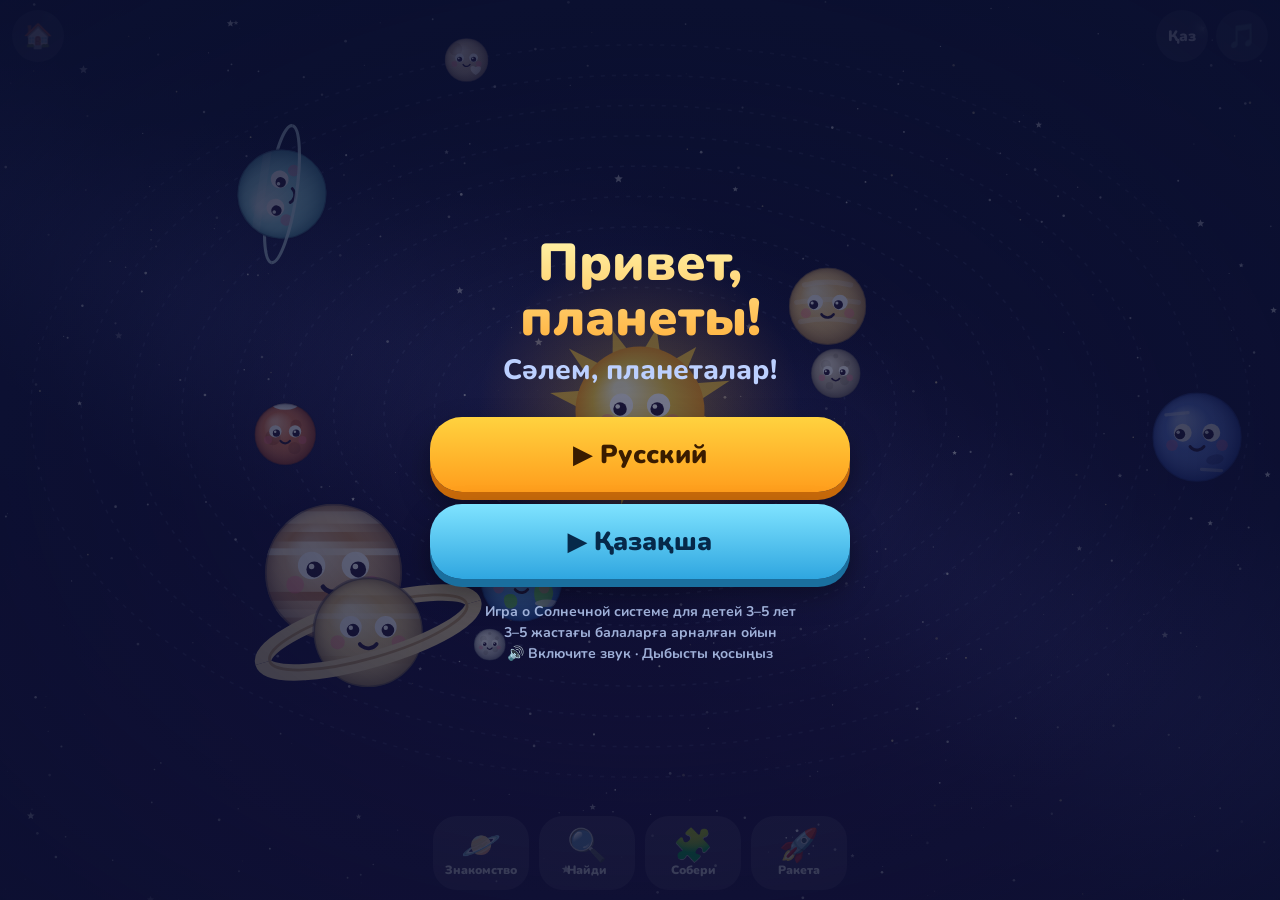
==== commit 3c082b1d: "Add files via upload" ====
--- a/planets.html
+++ b/planets.html
@@ -362,11 +362,29 @@
    ЗВУКИ И МУЗЫКА (Web Audio)
    ========================================================= */
 let ac = null, master = null, musicOn = true, nextNote = 0;
+// записанные звуки из папки sfx/ (Kenney, CC0); если не загрузились — мягкий синтез
+const sfxBuf = {};
+function loadSfx(){
+  for (const name of ['tap','pick','open','success','celebrate','try','sparkle']) {
+    fetch('sfx/' + name + '.mp3')
+      .then(r => r.ok ? r.arrayBuffer() : Promise.reject())
+      .then(b => new Promise((ok, no) => ac.decodeAudioData(b, ok, no)))
+      .then(buf => { sfxBuf[name] = buf; })
+      .catch(() => {});
+  }
+}
+function playSfx(name){
+  const b = sfxBuf[name];
+  if (!b || !ac) return false;
+  const s = ac.createBufferSource(); s.buffer = b; s.connect(master); s.start();
+  return true;
+}
 function audio(){
   if (!ac) {
     try {
       ac = new (window.AudioContext || window.webkitAudioContext)();
       master = ac.createGain(); master.gain.value = 0.9; master.connect(ac.destination);
+      loadSfx();
     } catch (e) { return null; }
   }
   if (ac.state === 'suspended') ac.resume();
@@ -385,22 +403,22 @@
   o.start(t0); o.stop(t0 + dur + .05);
 }
 const sfx = {
-  tap(){ tone(660,.14,{vol:.1}); tone(990,.12,{vol:.05,when:.04}); },
-  open(){ tone(440,.25,{type:'triangle',vol:.1,to:880}); },
-  success(){ [523,659,784,1047].forEach((f,i)=>tone(f,.35,{type:'triangle',vol:.11,when:i*.09})); },
-  big(){ [523,659,784,1047,1319,1568].forEach((f,i)=>tone(f,.5,{type:'triangle',vol:.1,when:i*.1})); },
-  soft(){ tone(330,.28,{type:'triangle',vol:.08,to:240}); },
-  pick(){ tone(520,.1,{vol:.08,to:700}); },
+  tap(){ playSfx('tap') || tone(660,.12,{vol:.07}); },
+  open(){ playSfx('open') || tone(440,.25,{type:'triangle',vol:.08,to:880}); },
+  success(){ playSfx('success') || [523,659,784,1047].forEach((f,i)=>tone(f,.35,{type:'triangle',vol:.09,when:i*.09})); },
+  big(){ playSfx('celebrate') || [523,659,784,1047,1319].forEach((f,i)=>tone(f,.5,{type:'triangle',vol:.08,when:i*.1})); },
+  soft(){ playSfx('try') || tone(330,.28,{type:'triangle',vol:.07,to:240}); },
+  pick(){ playSfx('pick') || tone(520,.1,{vol:.07,to:700}); },
   whoosh(){
     if (!ac) return;
     const len = ac.sampleRate * 1.2, buf = ac.createBuffer(1, len, ac.sampleRate), d = buf.getChannelData(0);
     for (let i = 0; i < len; i++) d[i] = (Math.random()*2-1) * (1 - i/len);
     const s = ac.createBufferSource(), f = ac.createBiquadFilter(), g = ac.createGain();
     s.buffer = buf; f.type = 'bandpass'; f.Q.value = 1.2;
-    f.frequency.setValueAtTime(300, ac.currentTime); f.frequency.exponentialRampToValueAtTime(2000, ac.currentTime + 1.1);
-    g.gain.value = .12; s.connect(f); f.connect(g); g.connect(master); s.start();
+    f.frequency.setValueAtTime(300, ac.currentTime); f.frequency.exponentialRampToValueAtTime(1600, ac.currentTime + 1.1);
+    g.gain.value = .08; s.connect(f); f.connect(g); g.connect(master); s.start();
   },
-  sparkle(){ [1319,1568,1760,2093].forEach((f,i)=>tone(f,.25,{vol:.05,when:i*.06})); }
+  sparkle(){ playSfx('sparkle') || [1047,1319,1568].forEach((f,i)=>tone(f,.25,{vol:.04,when:i*.06})); }
 };
 const SCALE = [261.6, 293.7, 329.6, 392, 440, 523.3, 587.3, 659.3];
 function musicTick(){
